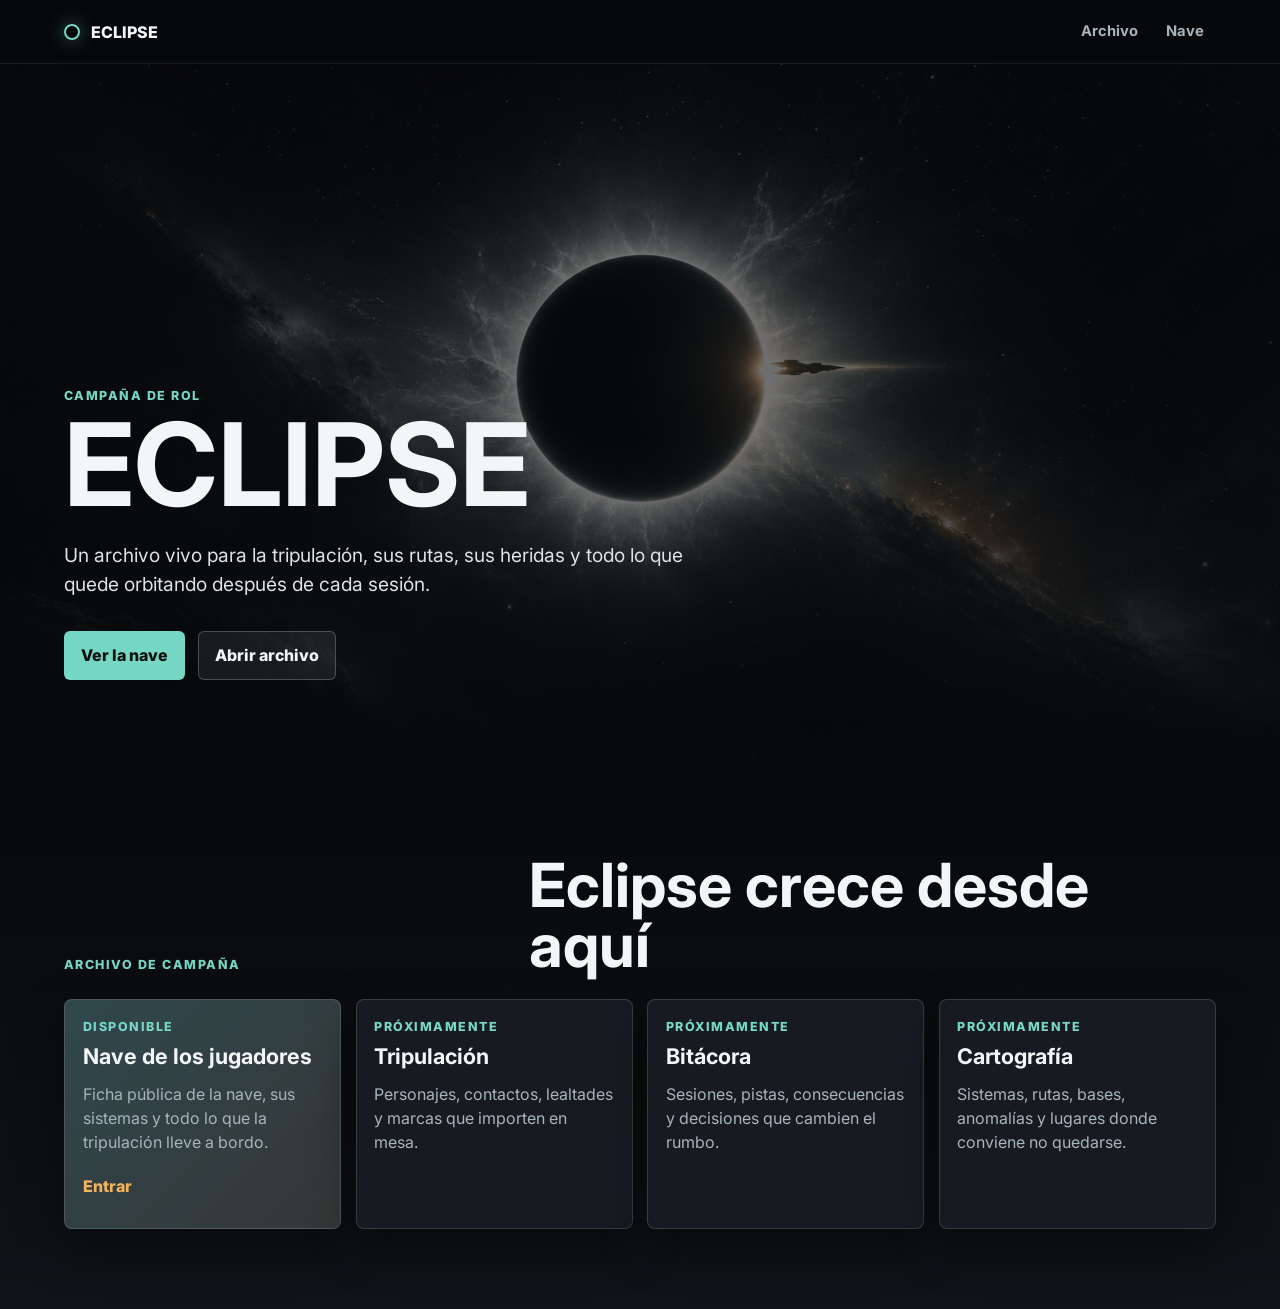
==== index.html @ d1c92cae "Create Eclipse campaign site" ====
<!doctype html>
<html lang="es">
  <head>
    <meta charset="utf-8">
    <meta name="viewport" content="width=device-width, initial-scale=1">
    <meta name="description" content="Eclipse, campaña de rol.">
    <title>Eclipse</title>
    <link rel="preconnect" href="https://fonts.googleapis.com">
    <link rel="preconnect" href="https://fonts.gstatic.com" crossorigin>
    <link href="https://fonts.googleapis.com/css2?family=Inter:wght@400;500;600;700;800&display=swap" rel="stylesheet">
    <link rel="stylesheet" href="styles.css">
  </head>
  <body>
    <header class="site-header">
      <a class="brand" href="./" aria-label="Eclipse">
        <span class="brand-mark" aria-hidden="true"></span>
        <span>Eclipse</span>
      </a>
      <nav class="site-nav" aria-label="Secciones de Eclipse">
        <a href="#archivo">Archivo</a>
        <a href="campaigns/eclipse/nave/">Nave</a>
      </nav>
    </header>

    <main>
      <section class="hero" aria-labelledby="eclipse-title">
        <img class="hero-image" src="assets/eclipse-hero.png" alt="">
        <div class="hero-shade" aria-hidden="true"></div>
        <div class="hero-content">
          <p class="eyebrow">Campaña de rol</p>
          <h1 id="eclipse-title">Eclipse</h1>
          <p class="hero-copy">
            Un archivo vivo para la tripulación, sus rutas, sus heridas y todo lo que quede orbitando después de cada sesión.
          </p>
          <div class="hero-actions" aria-label="Accesos principales">
            <a class="primary-link" href="campaigns/eclipse/nave/">Ver la nave</a>
            <a class="secondary-link" href="#archivo">Abrir archivo</a>
          </div>
        </div>
      </section>

      <section class="section-band" id="archivo" aria-labelledby="archivo-title">
        <div class="section-inner">
          <div class="section-heading">
            <p class="eyebrow">Archivo de campaña</p>
            <h2 id="archivo-title">Eclipse crece desde aquí</h2>
          </div>

          <div class="campaign-grid" aria-label="Secciones disponibles">
            <article class="campaign-card campaign-card-featured">
              <p class="card-kicker">Disponible</p>
              <h3>Nave de los jugadores</h3>
              <p>Ficha pública de la nave, sus sistemas y todo lo que la tripulación lleve a bordo.</p>
              <a href="campaigns/eclipse/nave/">Entrar</a>
            </article>

            <article class="campaign-card">
              <p class="card-kicker">Próximamente</p>
              <h3>Tripulación</h3>
              <p>Personajes, contactos, lealtades y marcas que importen en mesa.</p>
            </article>

            <article class="campaign-card">
              <p class="card-kicker">Próximamente</p>
              <h3>Bitácora</h3>
              <p>Sesiones, pistas, consecuencias y decisiones que cambien el rumbo.</p>
            </article>

            <article class="campaign-card">
              <p class="card-kicker">Próximamente</p>
              <h3>Cartografía</h3>
              <p>Sistemas, rutas, bases, anomalías y lugares donde conviene no quedarse.</p>
            </article>
          </div>
        </div>
      </section>
    </main>
  </body>
</html>
---- styles.css ----
:root {
  color-scheme: dark;
  --bg: #08090b;
  --bg-soft: #11151a;
  --surface: #171b21;
  --surface-strong: #202832;
  --text: #f3f6f7;
  --muted: #a8b4bb;
  --line: rgba(255, 255, 255, 0.14);
  --teal: #76d7c4;
  --amber: #f2b35d;
  --red: #d45b5b;
  --shadow: rgba(0, 0, 0, 0.42);
}

* {
  box-sizing: border-box;
}

html {
  scroll-behavior: smooth;
}

body {
  margin: 0;
  min-width: 320px;
  background: var(--bg);
  color: var(--text);
  font-family: Inter, system-ui, -apple-system, BlinkMacSystemFont, "Segoe UI", sans-serif;
  line-height: 1.5;
}

a {
  color: inherit;
}

.site-header {
  position: fixed;
  z-index: 10;
  top: 0;
  right: 0;
  left: 0;
  display: flex;
  align-items: center;
  justify-content: space-between;
  gap: 1rem;
  min-height: 64px;
  padding: 0 5vw;
  border-bottom: 1px solid rgba(255, 255, 255, 0.08);
  background: rgba(8, 9, 11, 0.74);
  backdrop-filter: blur(18px);
}

.brand,
.site-nav {
  display: flex;
  align-items: center;
}

.brand {
  gap: 0.7rem;
  color: var(--text);
  font-weight: 800;
  text-decoration: none;
  text-transform: uppercase;
}

.brand-mark {
  width: 1rem;
  aspect-ratio: 1;
  border: 2px solid var(--teal);
  border-radius: 50%;
  box-shadow: inset -5px 0 0 #030405, 0 0 18px rgba(118, 215, 196, 0.45);
}

.site-nav {
  gap: 0.25rem;
}

.site-nav a {
  padding: 0.55rem 0.75rem;
  border-radius: 6px;
  color: var(--muted);
  font-size: 0.92rem;
  font-weight: 700;
  text-decoration: none;
}

.site-nav a:hover,
.site-nav a:focus-visible {
  background: rgba(255, 255, 255, 0.08);
  color: var(--text);
  outline: none;
}

.hero {
  position: relative;
  display: grid;
  min-height: 88svh;
  padding: 11rem 5vw 7rem;
  overflow: hidden;
  isolation: isolate;
}

.hero-image,
.hero-shade {
  position: absolute;
  inset: 0;
  z-index: -2;
}

.hero-image {
  width: 100%;
  height: 100%;
  object-fit: cover;
}

.hero-shade {
  z-index: -1;
  background:
    linear-gradient(90deg, rgba(8, 9, 11, 0.86) 0%, rgba(8, 9, 11, 0.42) 48%, rgba(8, 9, 11, 0.74) 100%),
    linear-gradient(180deg, rgba(8, 9, 11, 0.38) 0%, rgba(8, 9, 11, 0.14) 55%, #08090b 100%);
}

.hero-content {
  align-self: end;
  width: min(760px, 100%);
}

.eyebrow,
.card-kicker {
  margin: 0;
  color: var(--teal);
  font-size: 0.78rem;
  font-weight: 800;
  letter-spacing: 0.12em;
  text-transform: uppercase;
}

.hero h1 {
  margin: 0.35rem 0 0;
  font-size: 7.2rem;
  line-height: 0.92;
  letter-spacing: 0;
  text-transform: uppercase;
}

.hero-copy {
  max-width: 620px;
  margin: 1.5rem 0 0;
  color: #dce4e6;
  font-size: 1.2rem;
}

.hero-actions {
  display: flex;
  flex-wrap: wrap;
  gap: 0.8rem;
  margin-top: 2rem;
}

.primary-link,
.secondary-link {
  display: inline-flex;
  align-items: center;
  justify-content: center;
  min-height: 44px;
  padding: 0.72rem 1rem;
  border: 1px solid transparent;
  border-radius: 6px;
  font-weight: 800;
  text-decoration: none;
}

.primary-link {
  background: var(--teal);
  color: #06100f;
}

.secondary-link {
  border-color: rgba(255, 255, 255, 0.22);
  background: rgba(255, 255, 255, 0.07);
  color: var(--text);
}

.primary-link:hover,
.primary-link:focus-visible,
.secondary-link:hover,
.secondary-link:focus-visible {
  transform: translateY(-1px);
  outline: none;
}

.section-band {
  padding: 4rem 5vw 5rem;
  background:
    linear-gradient(180deg, #08090b 0%, #101317 100%);
}

.section-inner {
  width: min(1180px, 100%);
  margin: 0 auto;
}

.section-heading {
  display: grid;
  grid-template-columns: minmax(0, 0.9fr) minmax(0, 1.4fr);
  gap: 1.5rem;
  align-items: end;
  margin-bottom: 1.5rem;
}

.section-heading h2 {
  margin: 0;
  font-size: 3.8rem;
  line-height: 0.98;
  letter-spacing: 0;
}

.campaign-grid {
  display: grid;
  grid-template-columns: repeat(4, minmax(0, 1fr));
  gap: 0.9rem;
}

.campaign-card {
  min-height: 230px;
  padding: 1.1rem;
  border: 1px solid var(--line);
  border-radius: 8px;
  background: var(--surface);
  box-shadow: 0 18px 48px var(--shadow);
}

.campaign-card-featured {
  background:
    linear-gradient(135deg, rgba(118, 215, 196, 0.18), rgba(242, 179, 93, 0.1)),
    var(--surface-strong);
}

.campaign-card h3 {
  margin: 0.55rem 0 0;
  font-size: 1.35rem;
  line-height: 1.1;
}

.campaign-card p:not(.card-kicker) {
  margin: 0.8rem 0 0;
  color: var(--muted);
}

.campaign-card a {
  display: inline-flex;
  margin-top: 1.25rem;
  color: var(--amber);
  font-weight: 800;
  text-decoration: none;
}

.campaign-card a:hover,
.campaign-card a:focus-visible {
  color: #ffd28c;
  outline: none;
}

@media (max-width: 900px) {
  .hero {
    min-height: 86svh;
  }

  .hero h1 {
    font-size: 5rem;
  }

  .section-heading h2 {
    font-size: 3rem;
  }

  .section-heading,
  .campaign-grid {
    grid-template-columns: 1fr;
  }

  .campaign-card {
    min-height: 180px;
  }
}

@media (max-width: 620px) {
  .site-header {
    min-height: 58px;
    padding: 0 1rem;
  }

  .brand {
    gap: 0.5rem;
    font-size: 0.9rem;
  }

  .site-nav a {
    padding: 0.45rem 0.55rem;
    font-size: 0.84rem;
  }

  .hero {
    min-height: 84svh;
    padding: 8rem 1rem 4rem;
  }

  .hero h1 {
    font-size: 3.6rem;
  }

  .hero-copy {
    font-size: 1.02rem;
  }

  .hero-actions {
    align-items: stretch;
    flex-direction: column;
  }

  .primary-link,
  .secondary-link {
    width: 100%;
  }

  .section-band {
    padding: 3rem 1rem 4rem;
  }

  .section-heading h2 {
    font-size: 2.35rem;
  }
}
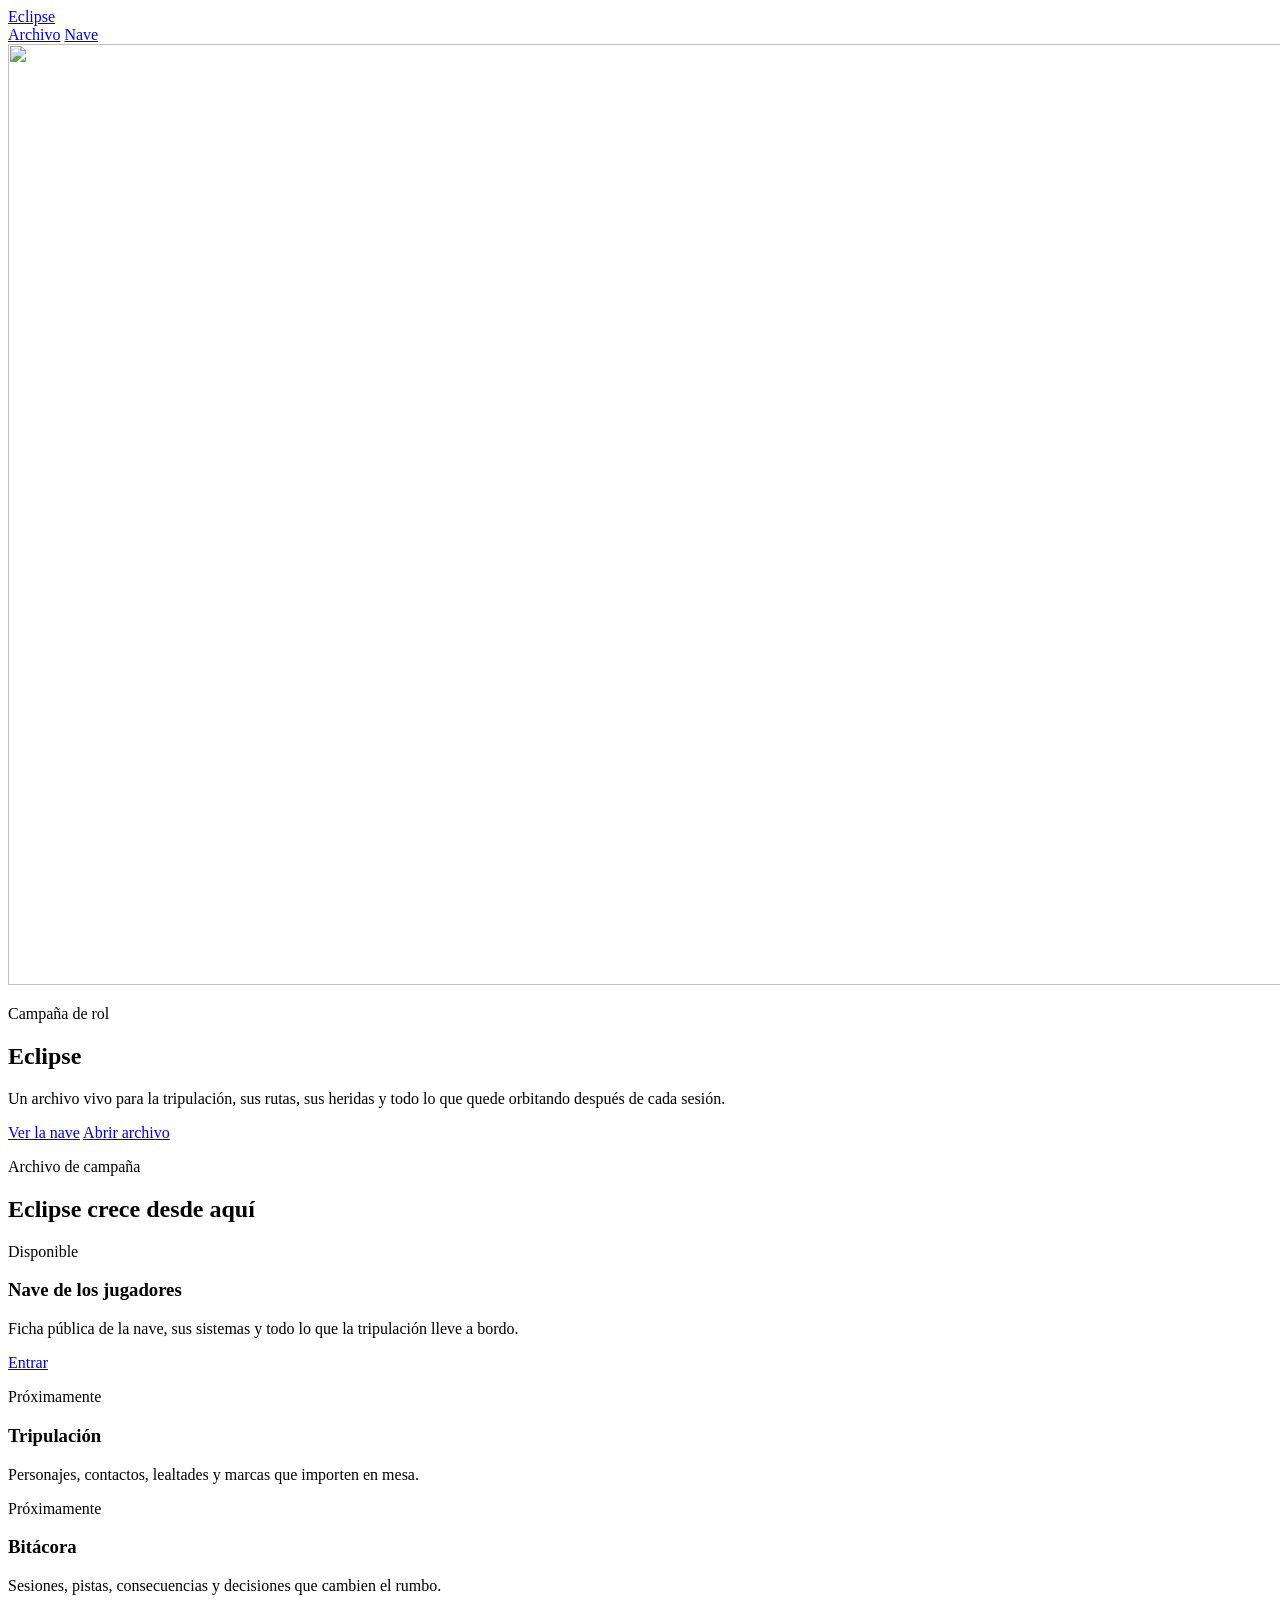
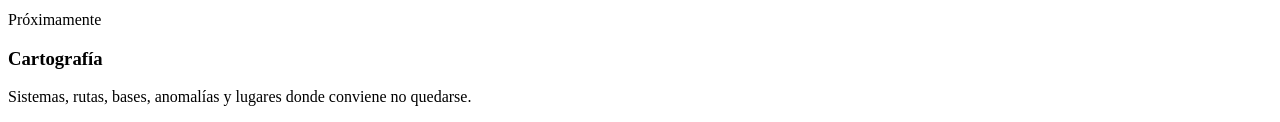
==== commit 89b3d2c3: "Fix Eclipse landing page links" ====
--- a/index.html
+++ b/index.html
@@ -5,26 +5,28 @@
     <meta name="viewport" content="width=device-width, initial-scale=1">
     <meta name="description" content="Eclipse, campaña de rol.">
     <title>Eclipse</title>
+    <link rel="canonical" href="https://draug35.github.io/ROL/">
     <link rel="preconnect" href="https://fonts.googleapis.com">
     <link rel="preconnect" href="https://fonts.gstatic.com" crossorigin>
+    <link rel="preload" href="/ROL/assets/eclipse-hero.png" as="image">
     <link href="https://fonts.googleapis.com/css2?family=Inter:wght@400;500;600;700;800&display=swap" rel="stylesheet">
-    <link rel="stylesheet" href="styles.css">
+    <link rel="stylesheet" href="/ROL/styles.css">
   </head>
   <body>
     <header class="site-header">
-      <a class="brand" href="./" aria-label="Eclipse">
+      <a class="brand" href="/ROL/" aria-label="Eclipse">
         <span class="brand-mark" aria-hidden="true"></span>
         <span>Eclipse</span>
       </a>
       <nav class="site-nav" aria-label="Secciones de Eclipse">
         <a href="#archivo">Archivo</a>
-        <a href="campaigns/eclipse/nave/">Nave</a>
+        <a href="/ROL/campaigns/eclipse/nave/">Nave</a>
       </nav>
     </header>
 
     <main>
       <section class="hero" aria-labelledby="eclipse-title">
-        <img class="hero-image" src="assets/eclipse-hero.png" alt="">
+        <img class="hero-image" src="/ROL/assets/eclipse-hero.png" alt="" width="1672" height="941" fetchpriority="high">
         <div class="hero-shade" aria-hidden="true"></div>
         <div class="hero-content">
           <p class="eyebrow">Campaña de rol</p>
@@ -33,7 +35,7 @@
             Un archivo vivo para la tripulación, sus rutas, sus heridas y todo lo que quede orbitando después de cada sesión.
           </p>
           <div class="hero-actions" aria-label="Accesos principales">
-            <a class="primary-link" href="campaigns/eclipse/nave/">Ver la nave</a>
+            <a class="primary-link" href="/ROL/campaigns/eclipse/nave/">Ver la nave</a>
             <a class="secondary-link" href="#archivo">Abrir archivo</a>
           </div>
         </div>
@@ -51,7 +53,7 @@
               <p class="card-kicker">Disponible</p>
               <h3>Nave de los jugadores</h3>
               <p>Ficha pública de la nave, sus sistemas y todo lo que la tripulación lleve a bordo.</p>
-              <a href="campaigns/eclipse/nave/">Entrar</a>
+              <a href="/ROL/campaigns/eclipse/nave/">Entrar</a>
             </article>
 
             <article class="campaign-card">
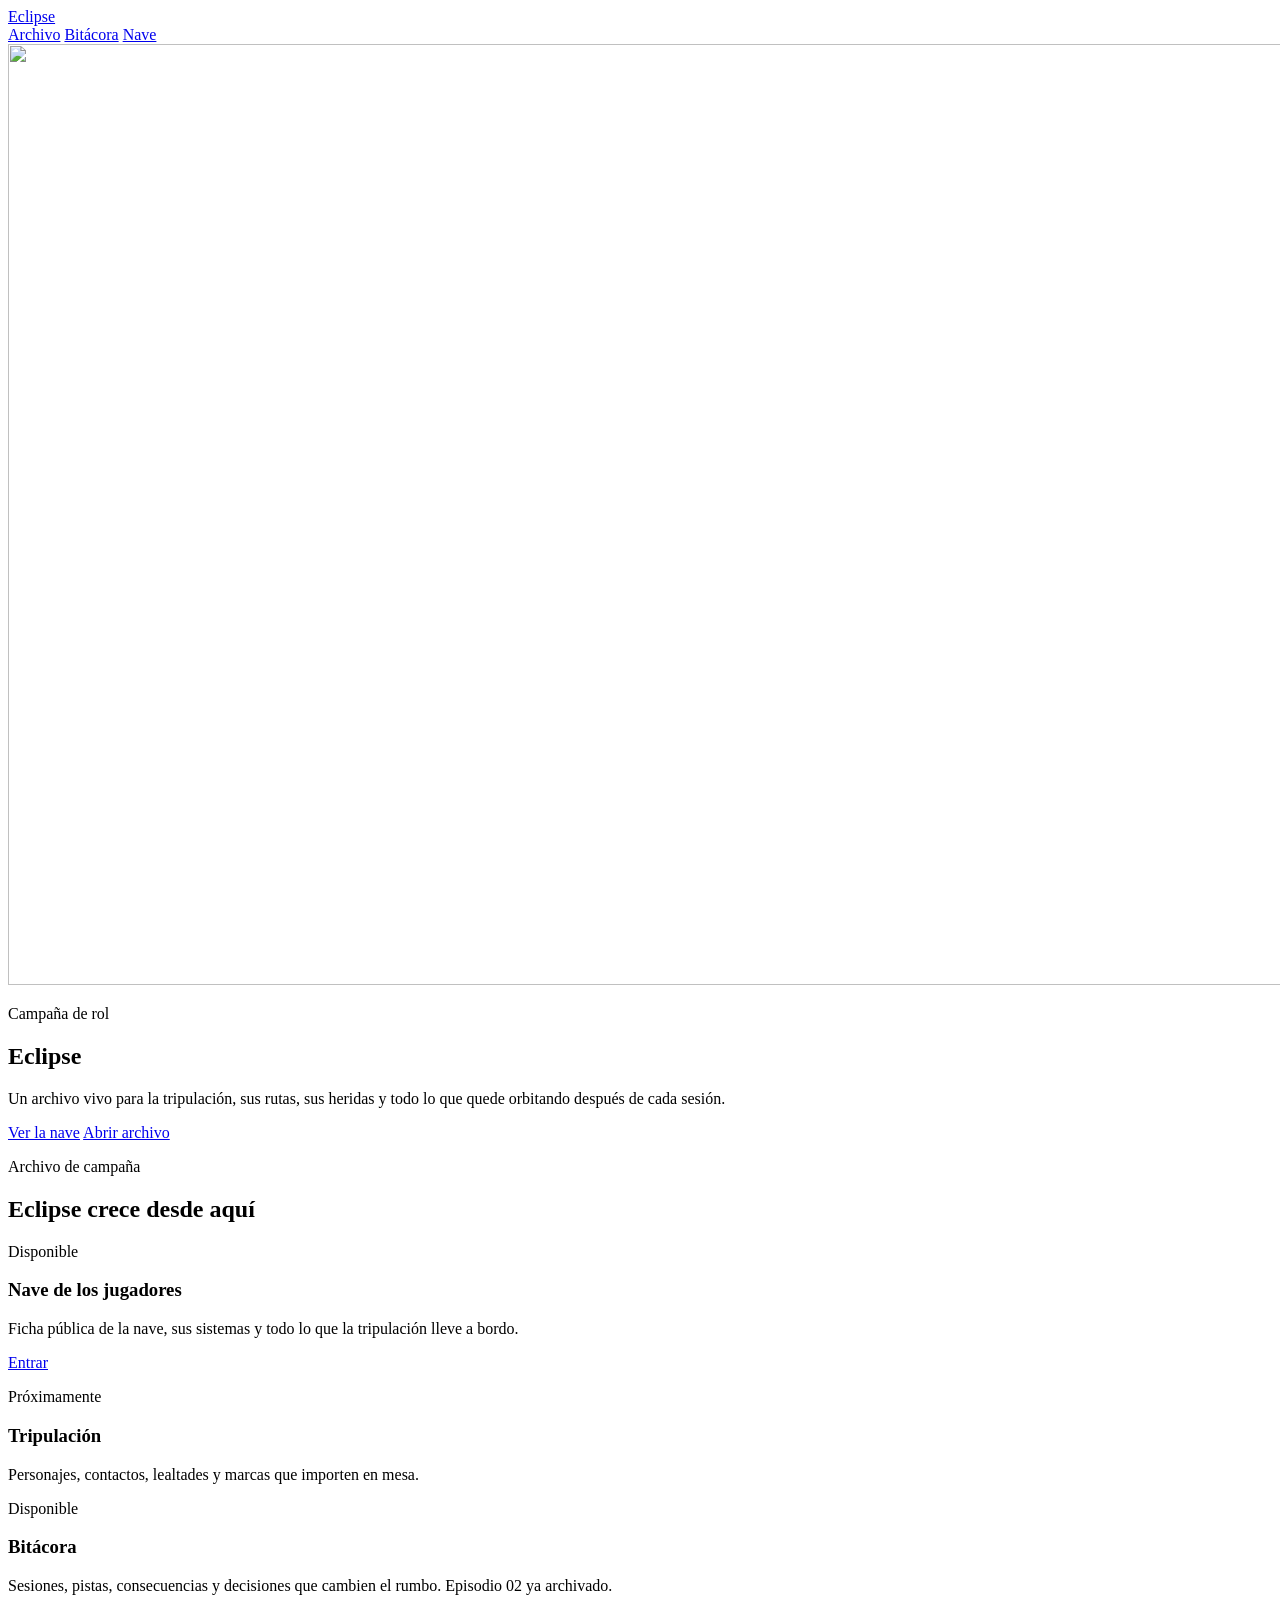
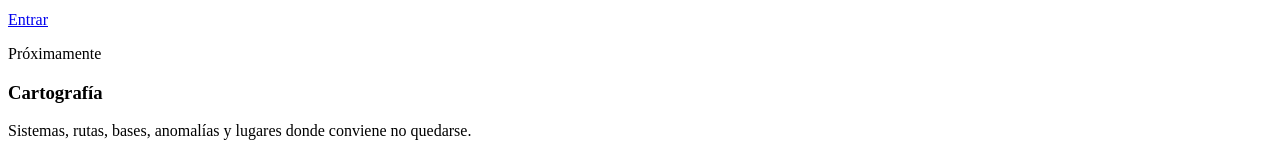
==== commit 0cb500d9: "Añadir Bitácora con el episodio 02 «La vida de los demás» - Nueva sección Bitácora con página índice" ====
--- a/index.html
+++ b/index.html
@@ -20,6 +20,7 @@
       </a>
       <nav class="site-nav" aria-label="Secciones de Eclipse">
         <a href="#archivo">Archivo</a>
+        <a href="/ROL/campaigns/eclipse/bitacora/">Bitácora</a>
         <a href="/ROL/campaigns/eclipse/nave/">Nave</a>
       </nav>
     </header>
@@ -62,10 +63,11 @@
               <p>Personajes, contactos, lealtades y marcas que importen en mesa.</p>
             </article>
 
-            <article class="campaign-card">
-              <p class="card-kicker">Próximamente</p>
+            <article class="campaign-card campaign-card-featured">
+              <p class="card-kicker">Disponible</p>
               <h3>Bitácora</h3>
-              <p>Sesiones, pistas, consecuencias y decisiones que cambien el rumbo.</p>
+              <p>Sesiones, pistas, consecuencias y decisiones que cambien el rumbo. Episodio 02 ya archivado.</p>
+              <a href="/ROL/campaigns/eclipse/bitacora/">Entrar</a>
             </article>
 
             <article class="campaign-card">
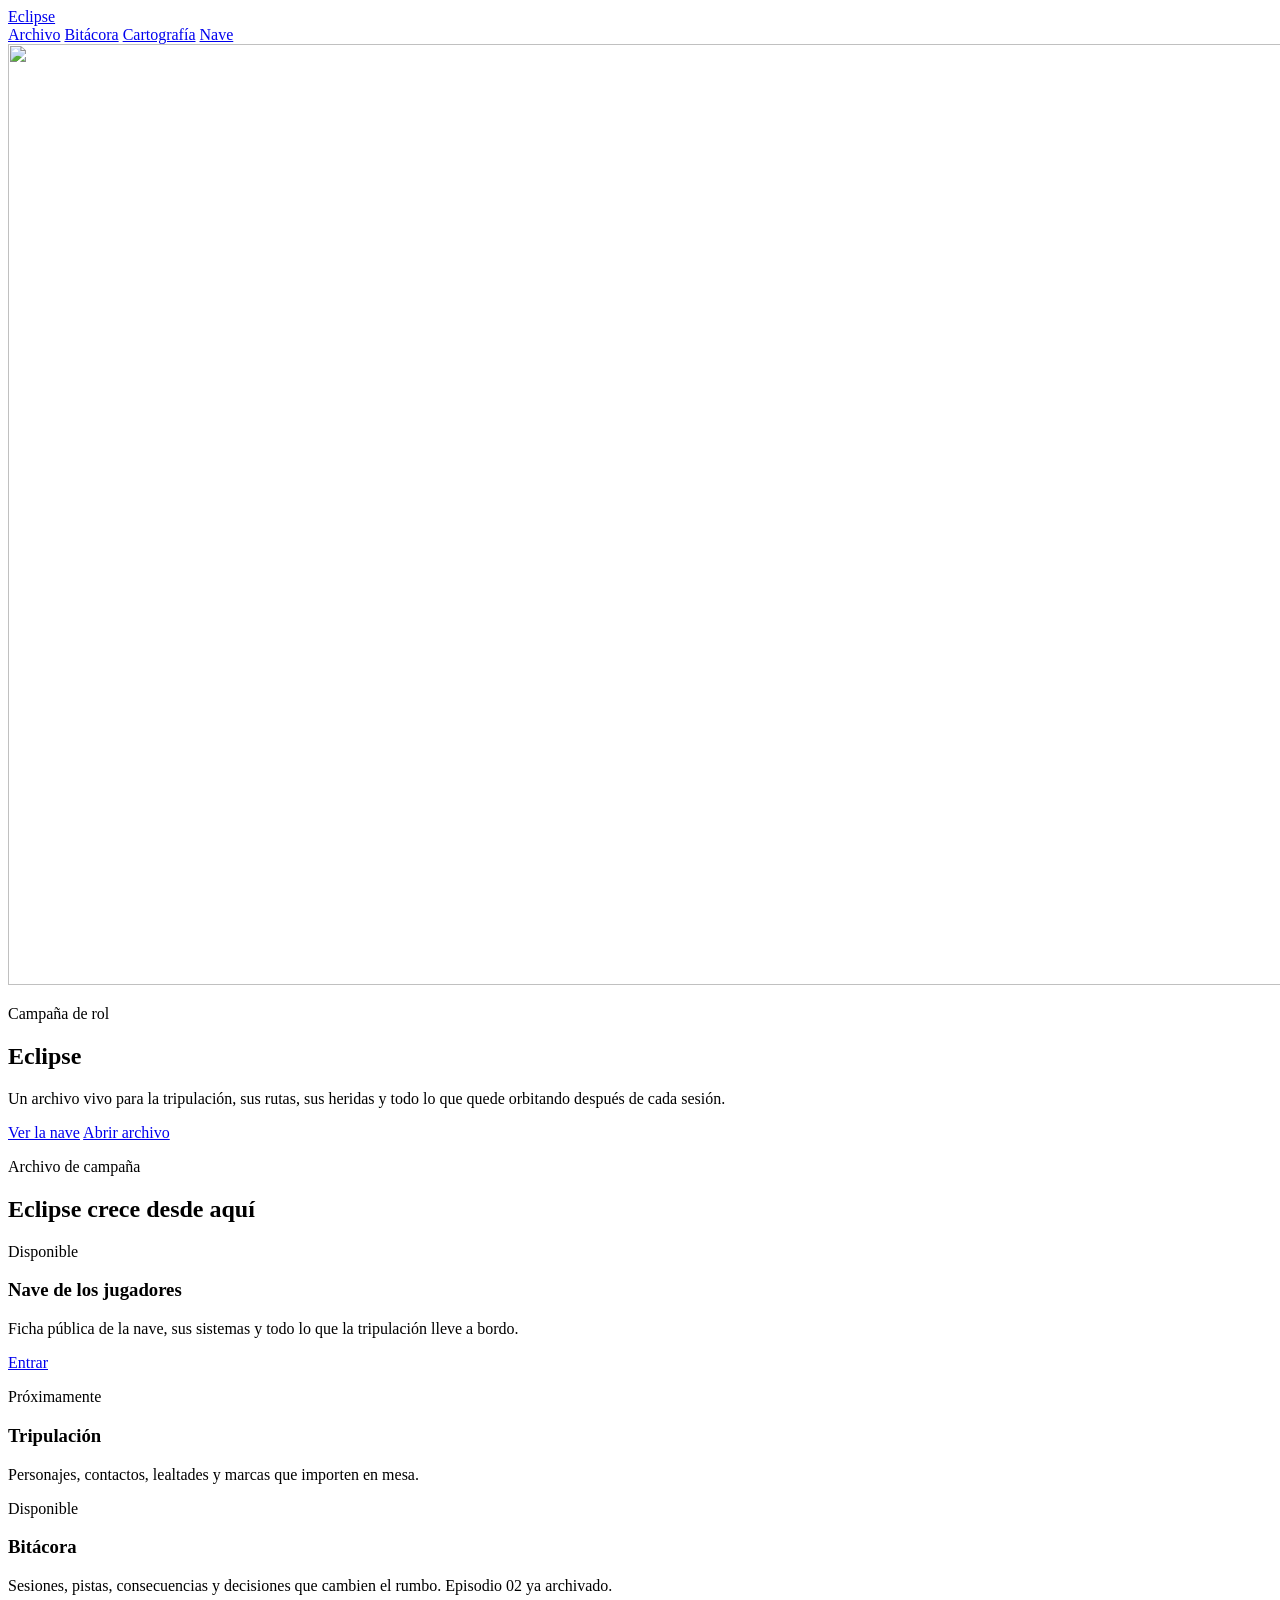
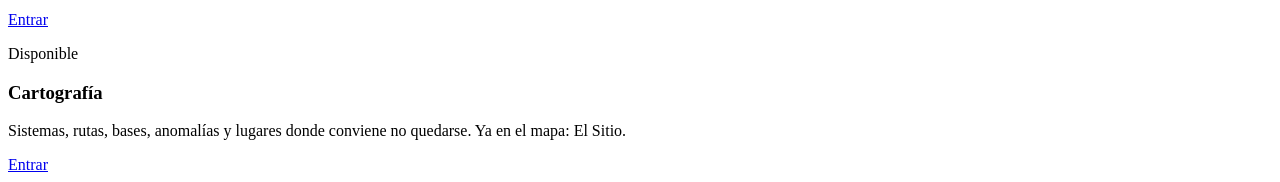
==== commit e141acaa: "Añadir Cartografía con El Sitio (taller clandestino) - Nueva sección Cartografía con página índice d" ====
--- a/index.html
+++ b/index.html
@@ -21,6 +21,7 @@
       <nav class="site-nav" aria-label="Secciones de Eclipse">
         <a href="#archivo">Archivo</a>
         <a href="/ROL/campaigns/eclipse/bitacora/">Bitácora</a>
+        <a href="/ROL/campaigns/eclipse/cartografia/">Cartografía</a>
         <a href="/ROL/campaigns/eclipse/nave/">Nave</a>
       </nav>
     </header>
@@ -70,10 +71,11 @@
               <a href="/ROL/campaigns/eclipse/bitacora/">Entrar</a>
             </article>
 
-            <article class="campaign-card">
-              <p class="card-kicker">Próximamente</p>
+            <article class="campaign-card campaign-card-featured">
+              <p class="card-kicker">Disponible</p>
               <h3>Cartografía</h3>
-              <p>Sistemas, rutas, bases, anomalías y lugares donde conviene no quedarse.</p>
+              <p>Sistemas, rutas, bases, anomalías y lugares donde conviene no quedarse. Ya en el mapa: El Sitio.</p>
+              <a href="/ROL/campaigns/eclipse/cartografia/">Entrar</a>
             </article>
           </div>
         </div>
